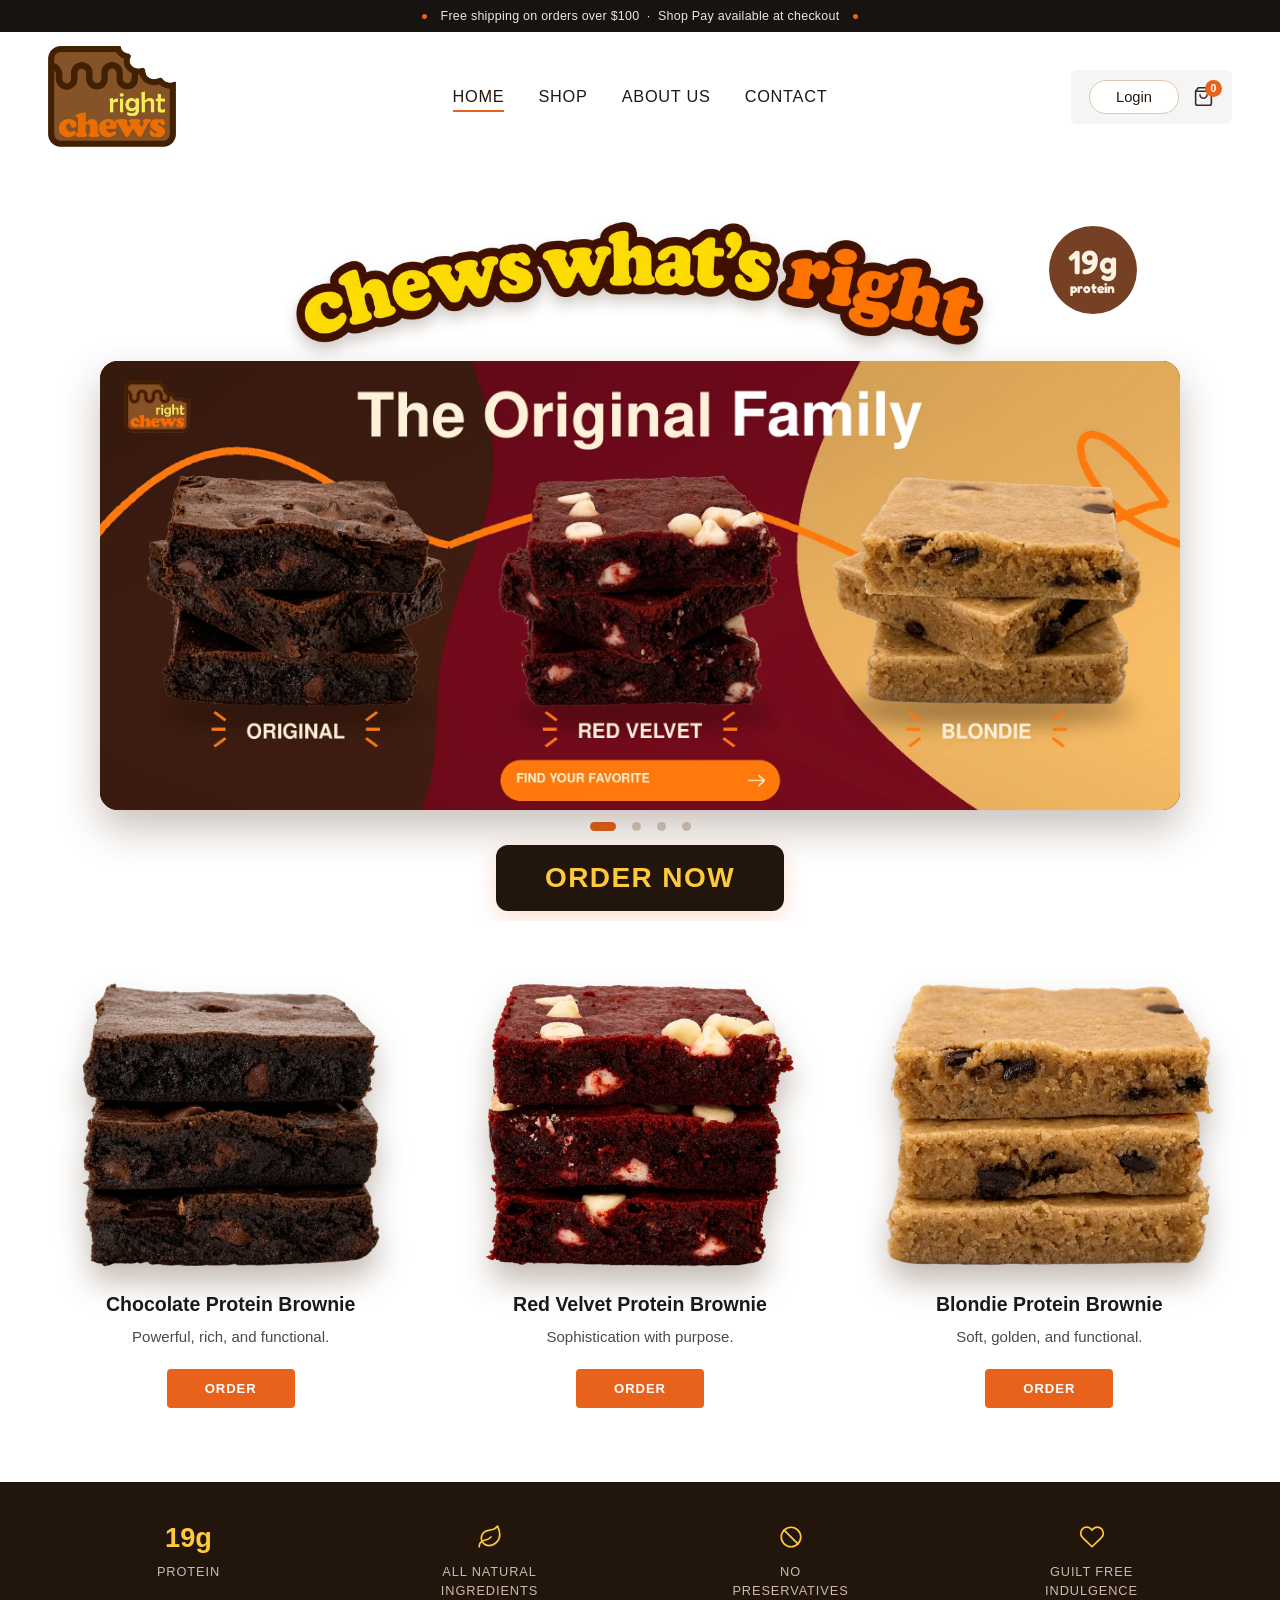
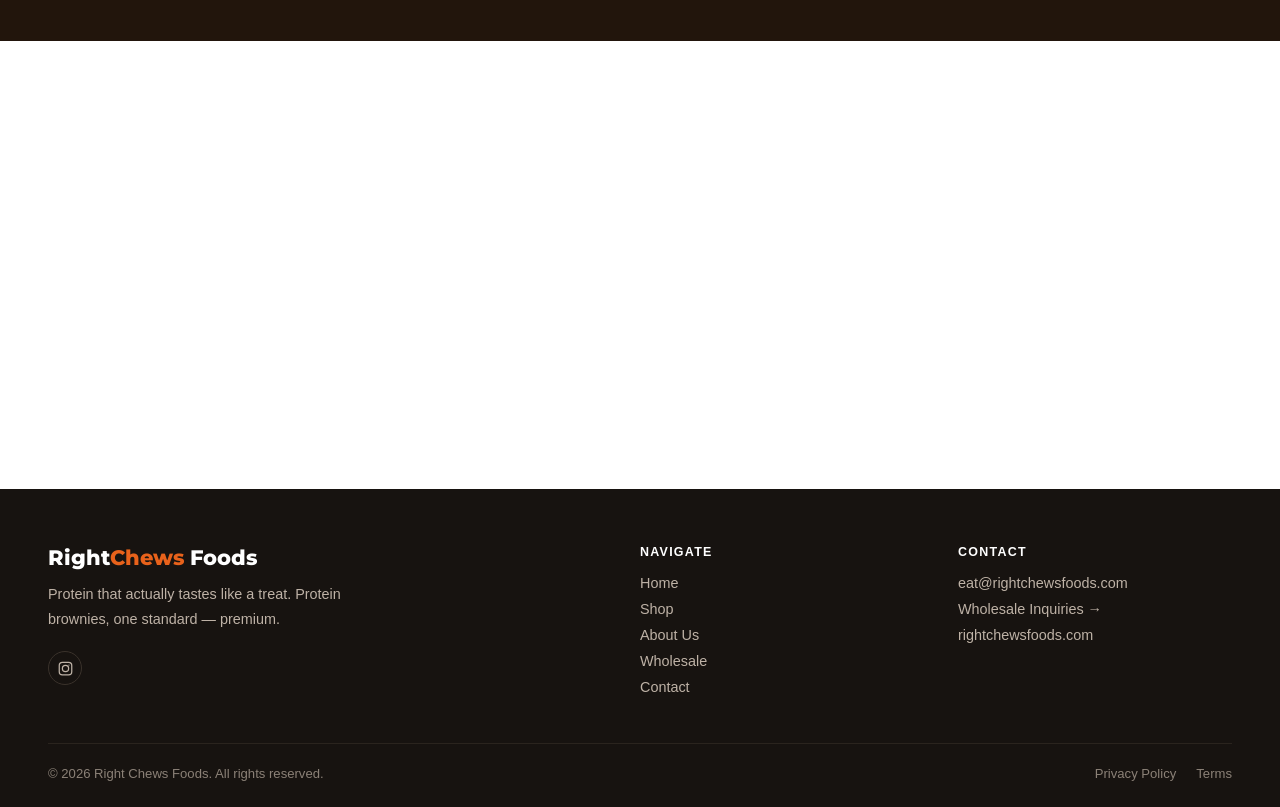
==== index.html @ 3213d84e "Home: smaller logo in the supplement section on phones Co-Authored-By: Claude Opus 5.5 <noreply@anth" ====
<!DOCTYPE html>
<html lang="en">
<head>
  <meta charset="UTF-8" />
  <meta name="viewport" content="width=device-width, initial-scale=1.0" />
  <title>Right Chews | Premium Protein Snacks — Protein Brownies &amp; More</title>
  <link rel="icon" type="image/png" href="images/favicon.png" />
  <link rel="apple-touch-icon" href="images/apple-touch-icon.png" />
  <meta name="description" content="Right Chews is your one-stop premium protein snack brand. 19g clean protein per serving, zero artificial. Retail &amp; wholesale. Free shipping over $100." />
  <meta property="og:site_name" content="Right Chews Foods" />
  <meta property="og:type" content="website" />
  <meta property="og:url" content="https://samirawad24.github.io/rightchewsfoods/" />
  <meta property="og:title" content="Right Chews | Premium Protein Snacks — Protein Brownies &amp; More" />
  <meta property="og:description" content="Right Chews is your one-stop premium protein snack brand. 19g clean protein per serving, zero artificial. Retail &amp; wholesale. Free shipping over $100." />
  <meta property="og:image" content="https://samirawad24.github.io/rightchewsfoods/images/share-logo.jpg" />
  <meta property="og:image:width" content="1200" />
  <meta property="og:image:height" content="630" />
  <meta property="og:image:alt" content="Right Chews logo" />
  <meta name="twitter:card" content="summary_large_image" />
  <meta name="twitter:image" content="https://samirawad24.github.io/rightchewsfoods/images/share-logo.jpg" />
  <meta name="robots" content="index, follow" />
  <meta name="theme-color" content="#2C1A0E" />
  <link rel="preload" as="image" href="images/banners/banner-family.webp" />
  <link rel="preconnect" href="https://fonts.googleapis.com" />
  <link rel="preconnect" href="https://fonts.gstatic.com" crossorigin />
  <link href="https://fonts.googleapis.com/css2?family=Fredoka:wght@500;600;700&family=Montserrat:wght@700;800&display=swap" rel="stylesheet" />
  <style>
    :root {
      --orange: #E8621B;
      --orange-lt: #F07A38;
      --gold: #FFC93C;
      --ink: #1A1A1A;
      --cocoa: #2C1A0E;
      --muted: #555;
      --line: #ECECEC;
      /* Sampled from the printed sticker on the box */
      --sticker: #754024;
      --sticker-ink: #FAF2E0;
    }

    * { margin: 0; padding: 0; box-sizing: border-box; }
    html { scroll-behavior: smooth; }
    body {
      background: #FFFFFF;
      font-family: 'Helvetica Neue', Helvetica, Arial, sans-serif;
      color: var(--ink);
      -webkit-font-smoothing: antialiased;
    }
    a { text-decoration: none; color: inherit; }
    img { display: block; max-width: 100%; }

    /* Arrow cursor. Native, so there is no lag and clicks land true.
       Phones have no cursor, so this costs mobile nothing. */
    body { cursor: url('images/cursor-arrow.png') 2 2, auto; }
    a, button, summary, select, label,
    input[type="submit"], input[type="button"] {
      cursor: url('images/cursor-arrow.png') 2 2, pointer;
    }
    input[type="text"], input[type="email"], input:not([type]), textarea { cursor: text; }
    .container { width: 100%; max-width: 1240px; margin: 0 auto; padding: 0 28px; }

    /* ── Shipping bar ── */
    .shipping-bar {
      background: #171310; color: #EDE7E1;
      font-size: .78rem; letter-spacing: .02em;
      text-align: center; padding: 9px 16px;
      display: flex; align-items: center; justify-content: center; gap: 14px;
    }
    .shipping-bar__dot { width: 5px; height: 5px; border-radius: 50%; background: var(--orange); flex: none; }

    /* ── Nav ── */
    .nav {
      background: #FFF;
      position: sticky; top: 0; z-index: 60;
      border-bottom: 1px solid transparent;
      transition: border-color 200ms ease, box-shadow 200ms ease;
    }
    .nav.is-stuck { border-bottom-color: var(--line); box-shadow: 0 2px 18px rgba(0,0,0,.05); }
    .nav__inner {
      display: grid; grid-template-columns: 1fr auto 1fr;
      align-items: center; gap: 24px; padding: 14px 0;
    }
    .nav__logo img { width: 128px; height: auto; }
    .nav__links { display: flex; align-items: center; gap: 34px; justify-self: center; }
    .nav__link {
      font-family: 'Helvetica Neue', Helvetica, Arial, sans-serif;
      font-size: 1.02rem; font-weight: 500; letter-spacing: .045em;
      text-transform: uppercase; color: #23180F;
      position: relative; padding: 4px 0;
    }
    .nav__link::after {
      content: ''; position: absolute; left: 0; bottom: -2px;
      width: 100%; height: 2px; background: var(--orange);
      transform: scaleX(0); transform-origin: left;
      transition: transform 220ms ease;
    }
    .nav__link:hover::after, .nav__link.active::after { transform: scaleX(1); }
    .nav__actions {
      justify-self: end;
      display: flex; align-items: center; gap: 14px;
      background: #F5F5F5; border-radius: 6px; padding: 10px 18px;
    }
    .nav__login {
      font-family: 'Helvetica Neue', Helvetica, Arial, sans-serif; font-size: .92rem; font-weight: 500;
      color: #23180F; border: 1px solid #E2C7A8; border-radius: 999px;
      padding: 8px 26px; background: #FFF;
      transition: border-color 180ms ease, color 180ms ease;
    }
    .nav__login:hover { border-color: var(--orange); color: var(--orange); }
    .nav__cart { position: relative; color: #3A2A1C; display: flex; }
    .nav__cart-badge {
      position: absolute; top: -6px; right: -8px;
      min-width: 17px; height: 17px; padding: 0 4px;
      background: var(--orange); color: #FFF;
      font-family: 'Helvetica Neue', Helvetica, Arial, sans-serif; font-size: .65rem; font-weight: 700;
      border-radius: 999px; display: flex; align-items: center; justify-content: center;
    }
    .nav__toggle { display: none; background: none; border: 0; cursor: pointer; padding: 6px; color: #23180F; }

    /* ── Hero ── */
    .hero { position: relative; padding: 58px 28px 10px; overflow: hidden; }
    .hero__stage { position: relative; max-width: 1080px; margin: 0 auto; }
    .hero__img {
      width: 78%; max-width: 900px; height: auto; margin: 0 auto;
      filter: drop-shadow(0 22px 18px rgba(60, 30, 8, .30));
    }

    /* Slogan artwork sitting above the brownies */
    .hero__slogan {
      position: relative; z-index: 2;
      margin: 0 0 14px; font-size: 0; text-align: center;
    }
    /* Arched artwork is a squatter crop (5.5:1 vs the flat 7:1), so it runs
       narrower than the flat version did or it towers over the brownies. */
    .hero__slogan img {
      width: 64%; max-width: 720px; height: auto; margin: 0 auto;
      filter: drop-shadow(0 8px 7px rgba(60, 30, 8, .22));
    }

    .hero__badge {
      position: absolute; right: 4%; top: 6px; z-index: 3;
      /* A round sticker, matching the one printed on the box. aspect-ratio
         keeps it a true circle at every width instead of an oval. */
      display: flex; flex-direction: column;
      align-items: center; justify-content: center;
      /* Fixed, not fluid: it is sized against the Login pill beside it, which
         is itself a fixed 90px, so the two keep their relationship. Diameter
         and both type sizes are measured off the printed sticker. */
      width: 88px; aspect-ratio: 1;
      border-radius: 50%;
      background: var(--sticker); color: var(--sticker-ink);
      text-align: center; line-height: 1;
      font-family: 'Fredoka', 'Montserrat', sans-serif; font-weight: 600;
      pointer-events: none;
    }
    .hero__badge-num {
      display: block; font-size: 2.1rem;
      letter-spacing: -.01em;
    }
    /* The small word needs the heavier cut to hold its weight against the
       numeral above it, the way it reads on the packaging. */
    .hero__badge-word {
      display: block; margin-top: 3px; font-weight: 700;
      font-size: .85rem; letter-spacing: .005em;
    }
    .hero__cta-wrap { position: relative; z-index: 2; text-align: center; margin-top: 6px; }
    .btn-order {
      display: inline-block;
      font-family: 'Helvetica Neue', Helvetica, Arial, sans-serif;
      font-size: clamp(1.15rem, 2.2vw, 1.75rem);
      font-weight: 600; letter-spacing: .05em;
      color: var(--gold); background: #22150C;
      border-radius: 12px;
      padding: 17px 49px;
      box-shadow: 0 6px 22px rgba(232,98,27,.22);
      transition: transform 180ms ease, box-shadow 180ms ease, background 180ms ease;
    }
    .btn-order:hover {
      transform: translateY(-2px);
      background: #2E1C10;
      box-shadow: 0 10px 28px rgba(232,98,27,.32);
    }

    /* ── Section headings ── */
    .sec { padding: 74px 0; }
    .sec--tight { padding: 54px 0 74px; }
    .sec__head { text-align: center; margin-bottom: 46px; }
    .sec__title {
      font-family: 'Helvetica Neue', Helvetica, Arial, sans-serif;
      font-size: clamp(1.6rem, 3vw, 2.3rem); font-weight: 800;
      letter-spacing: -.01em; color: #23180F;
    }
    .sec__title em { font-style: normal; color: var(--orange); }
    .sec__sub {
      margin-top: 12px; font-size: 1rem; color: var(--muted);
      max-width: 540px; margin-left: auto; margin-right: auto; line-height: 1.65;
    }

    /* ── Product grid ── */
    .products { display: grid; grid-template-columns: repeat(3, 1fr); gap: 44px; }
    .product { text-align: center; }
    .product__media {
      display: flex; align-items: flex-end; justify-content: center;
      height: 300px; margin-bottom: 18px;
    }
    .product__media img {
      max-height: 100%; width: auto;
      filter: drop-shadow(0 18px 15px rgba(60, 30, 8, .30));
      transition: transform 320ms cubic-bezier(.2,.7,.3,1), filter 320ms ease;
    }
    .product:hover .product__media img { filter: drop-shadow(0 26px 20px rgba(60, 30, 8, .34)); }
    .product:hover .product__media img { transform: translateY(-8px) scale(1.03); }
    .product__name {
      font-family: 'Helvetica Neue', Helvetica, Arial, sans-serif;
      font-size: 1.22rem; font-weight: 600; color: #1A1A1A; margin-bottom: 9px;
    }
    .product__desc { font-size: .94rem; line-height: 1.6; color: #4A4A4A; margin-bottom: 20px; }
    .product__btn {
      display: inline-block; font-family: 'Helvetica Neue', Helvetica, Arial, sans-serif;
      font-size: .82rem; font-weight: 600; letter-spacing: .07em; text-transform: uppercase;
      color: #FFF; background: var(--orange);
      padding: 12px 38px; border-radius: 4px;
      transition: background 180ms ease, transform 180ms ease;
    }
    .product__btn:hover { background: var(--orange-lt); transform: translateY(-2px); }

    /* ── Value strip ── */
    .values { background: #22150C; padding: 40px 0; }
    .values__grid { display: grid; grid-template-columns: repeat(4, 1fr); gap: 20px; }
    .value { text-align: center; color: #F3EBE3; }
    .value__big {
      font-family: 'Helvetica Neue', Helvetica, Arial, sans-serif; font-size: 1.7rem; font-weight: 800;
      color: var(--gold); line-height: 1;
      height: 30px; display: flex; align-items: center; justify-content: center;
    }
    .value__icon { color: var(--gold); display: flex; justify-content: center; height: 30px; align-items: center; }
    .value__label {
      margin-top: 10px; font-family: 'Helvetica Neue', Helvetica, Arial, sans-serif;
      font-size: .8rem; font-weight: 500; letter-spacing: .07em; text-transform: uppercase;
      color: #CBBBAC; line-height: 1.5;
    }

    /* ── Split band ── */
    .band { display: grid; grid-template-columns: 1fr 1fr; align-items: center; gap: 60px; }
    .band__copy h2 {
      font-family: 'Helvetica Neue', Helvetica, Arial, sans-serif;
      font-size: clamp(1.5rem, 2.8vw, 2.2rem); font-weight: 800;
      color: #23180F; line-height: 1.18; margin-bottom: 16px;
    }
    .band__copy h2 em { font-style: normal; color: var(--orange); }
    .band__copy p { color: var(--muted); line-height: 1.75; margin-bottom: 26px; font-size: 1rem; }
    .band__media { display: flex; justify-content: center; }
    .band__media img { max-width: min(380px, 100%); filter: drop-shadow(0 20px 16px rgba(60, 30, 8, .30)); }

    /* ── Footer ── */
    .rc-footer { background: #171310; color: #BEB2A6; padding: 56px 0 26px; font-size: .9rem; }
    .rc-footer__grid { display: grid; grid-template-columns: 2fr 1fr 1fr; gap: 44px; margin-bottom: 38px; }
    .rc-footer__brand-name {
      font-family: 'Montserrat', sans-serif; font-size: 1.3rem; font-weight: 800; color: #FFF; margin-bottom: 12px;
    }
    .rc-footer__brand-name span { color: var(--orange); }
    .rc-footer__tagline { line-height: 1.7; max-width: 340px; margin-bottom: 20px; }
    .rc-footer__social-btn {
      display: inline-flex; align-items: center; justify-content: center;
      width: 34px; height: 34px; border: 1px solid #3A322B; border-radius: 50%;
      color: #BEB2A6; transition: border-color 180ms ease, color 180ms ease;
    }
    .rc-footer__social-btn:hover { border-color: var(--orange); color: var(--orange); }
    .rc-footer__col-title {
      font-family: 'Helvetica Neue', Helvetica, Arial, sans-serif; font-size: .78rem; font-weight: 700;
      letter-spacing: .1em; text-transform: uppercase; color: #FFF; margin-bottom: 16px;
    }
    .rc-footer__links { list-style: none; }
    .rc-footer__links li { margin-bottom: 10px; }
    .rc-footer__links a:hover { color: var(--orange); }
    .rc-footer__bottom {
      border-top: 1px solid #2A241E; padding-top: 22px;
      display: flex; justify-content: space-between; gap: 20px; flex-wrap: wrap;
      font-size: .82rem; color: #8B8177;
    }
    .rc-footer__bottom a:hover { color: var(--orange); }

    /* ── Reveal ── */
    .animate-in { opacity: 0; transform: translateY(18px); transition: opacity 600ms ease, transform 600ms ease; }
    .animate-in.in { opacity: 1; transform: none; }
    @media (prefers-reduced-motion: reduce) {
      .animate-in { opacity: 1; transform: none; transition: none; }
      html { scroll-behavior: auto; }
    }

    /* ── Responsive ── */
    @media (max-width: 1000px) {
      .nav__inner { grid-template-columns: auto 1fr; }
      .nav__toggle { display: block; justify-self: end; }
      .nav__actions { display: none; }
      .nav__links {
        display: none; position: absolute; left: 0; right: 0; top: 100%;
        background: #FFF; border-bottom: 1px solid var(--line);
        flex-direction: column; gap: 0; padding: 8px 0 16px;
        box-shadow: 0 12px 24px rgba(0,0,0,.06);
      }
      .nav__links.open { display: flex; }
      .nav__link { padding: 13px 28px; width: 100%; text-align: center; }
      .nav__link::after { display: none; }
      .band { grid-template-columns: 1fr; gap: 34px; }
      .band__media { order: -1; }
    }
    @media (max-width: 760px) {
      .container { padding: 0 20px; }
      .band__media img { max-width: 200px; }
      /* The slogan runs nearly edge to edge here, so the sticker drops out of
         its way and sits beside the brownies, where the packaging wears it. */
      .hero__badge { width: 66px; top: 34%; right: 0; }
      .hero__badge-num { font-size: 1.58rem; }
      .hero__badge-word { font-size: .64rem; margin-top: 2px; }
      .products { grid-template-columns: 1fr; gap: 52px; max-width: 380px; margin: 0 auto; }
      .product__media { height: 240px; }
      .hero__tagline { top: 68%; font-size: clamp(1.05rem, 5.4vw, 1.9rem); }
      .values__grid { grid-template-columns: repeat(2, 1fr); gap: 28px; }
      .rc-footer__grid { grid-template-columns: 1fr; gap: 32px; }
      .sec { padding: 56px 0; }
    }
    @media (max-width: 420px) {
      .hero__tagline { top: 70%; }
      .btn-order { padding: 15px 33px; }
    }

    /* ── Banner carousel ── */
    .banners { position: relative; width: 100%; margin: 0 auto; }
    .banners__track {
      position: relative; aspect-ratio: 1944 / 809; border-radius: 18px; overflow: hidden;
      box-shadow: 0 18px 40px rgba(60, 30, 8, .28); background: #22150C;
    }
    .banners__slide {
      position: absolute; inset: 0; opacity: 0; visibility: hidden;
      transition: opacity 700ms ease, visibility 0s linear 700ms;
    }
    .banners__slide.is-active { opacity: 1; visibility: visible; transition: opacity 700ms ease; }
    .banners__slide img { display: block; width: 100%; height: 100%; object-fit: cover; }
    .banners__arrow {
      position: absolute; top: calc(50% - 15px); transform: translateY(-50%); z-index: 2;
      width: 46px; height: 46px; border-radius: 50%; border: 0; cursor: pointer;
      display: flex; align-items: center; justify-content: center;
      background: rgba(34, 21, 14, .55); color: #FFF;
      opacity: 0; transition: opacity 200ms ease, background 160ms ease;
    }
    .banners:hover .banners__arrow, .banners__arrow:focus-visible { opacity: 1; }
    .banners__arrow:hover { background: var(--orange); }
    .banners__arrow--prev { left: 14px; }
    .banners__arrow--next { right: 14px; }
    /* Dots sit under the banner so they never cover its printed buttons. */
    .banners__dots { display: flex; justify-content: center; gap: 0; margin-top: 4px; }
    /* The transparent border pads each dot out to a thumb-sized tap target
       while the painted dot stays small. */
    .banners__dots button {
      box-sizing: content-box; width: 9px; height: 9px; padding: 0; cursor: pointer;
      border: 8px solid transparent; border-radius: 999px; background-clip: content-box;
      background-color: #D9CBBE; transition: width 250ms ease, background-color 250ms ease;
    }
    .banners__dots button[aria-current="true"] { width: 26px; background-color: var(--orange); }
    /* Touch screens never hover, so keep the arrows visible there. */
    @media (hover: none) { .banners__arrow { opacity: 1; } }
    /* Phones: the banner art carries small print, so give it the full width
       and lift the 19g sticker up beside the slogan instead of over the art. */
    @media (max-width: 760px) {
      .hero { padding: 34px 10px 6px; }
      .hero .hero__slogan img { width: 66%; }
      .hero .hero__badge { width: 54px; top: -10px; right: 2px; }
      .hero .hero__badge-num { font-size: 1.28rem; }
      .hero .hero__badge-word { font-size: .54rem; margin-top: 1px; }
      .banners__track { border-radius: 12px; box-shadow: 0 10px 24px rgba(60, 30, 8, .24); }
      .banners__arrow { width: 32px; height: 32px; background: rgba(34, 21, 14, .45); }
      .banners__arrow svg { width: 18px; height: 18px; }
      .banners__arrow--prev { left: 6px; }
      .banners__arrow--next { right: 6px; }
    }
    @media (prefers-reduced-motion: reduce) { .banners__slide { transition: none; } }
  </style>
</head>
<body>

  <!-- Shipping bar -->
  <div class="shipping-bar">
    <span class="shipping-bar__dot"></span>
    Free shipping on orders over $100 &nbsp;·&nbsp; Shop Pay available at checkout
    <span class="shipping-bar__dot"></span>
  </div>

  <!-- Nav -->
  <nav class="nav" id="nav">
    <div class="container">
      <div class="nav__inner">
        <a href="index.html" class="nav__logo" aria-label="Right Chews Foods home">
          <img src="images/rc-logo.png" alt="Right Chews Foods" />
        </a>

        <div class="nav__links" id="navLinks">
          <a href="index.html" class="nav__link active">Home</a>
          <a href="shop.html" class="nav__link">Shop</a>
          <a href="about.html" class="nav__link">About Us</a>
          <a href="contact.html" class="nav__link">Contact</a>
        </div>

        <div class="nav__actions">
          <a href="shop.html" class="nav__login">Login</a>
          <a href="shop.html" class="nav__cart" aria-label="View cart">
            <svg width="21" height="21" viewBox="0 0 24 24" fill="none" stroke="currentColor" stroke-width="1.8" stroke-linecap="round" stroke-linejoin="round"><path d="M6 2L3 6v14a2 2 0 002 2h14a2 2 0 002-2V6l-3-4z"/><line x1="3" y1="6" x2="21" y2="6"/><path d="M16 10a4 4 0 01-8 0"/></svg>
            <span class="nav__cart-badge" id="cartBadge">0</span>
          </a>
        </div>

        <button class="nav__toggle" id="navToggle" aria-label="Menu" aria-expanded="false">
          <svg width="26" height="26" viewBox="0 0 24 24" fill="none" stroke="currentColor" stroke-width="2" stroke-linecap="round"><line x1="3" y1="7" x2="21" y2="7"/><line x1="3" y1="12" x2="21" y2="12"/><line x1="3" y1="17" x2="21" y2="17"/></svg>
        </button>
      </div>
    </div>
  </nav>

  <!-- Hero -->
  <section class="hero">
    <div class="hero__stage">
      <p class="hero__badge"><span class="hero__badge-num">19g</span><span class="hero__badge-word">protein</span></p>

      <h1 class="hero__slogan">
        <img src="images/3.0/slogan-chews-whats-right-arch.webp" alt="Chews what's right" width="2054" height="376" />
      </h1>

      <div class="banners" id="banners" aria-roledescription="carousel" aria-label="Featured">
        <div class="banners__track">
          <a class="banners__slide is-active" href="shop.html"><img src="images/banners/banner-family.webp" alt="The Original Family: Original, Red Velvet and Blondie protein brownies" width="2400" height="1000" /></a>
          <a class="banners__slide" href="shop.html" tabindex="-1"><img src="images/banners/banner-blondie.webp" alt="Hello, Blondie. Your golden-hour kind of chew." width="2400" height="1000" loading="lazy" /></a>
          <a class="banners__slide" href="shop.html" tabindex="-1"><img src="images/banners/banner-red-velvet.webp" alt="Red Velvet. A little red. A lot to love." width="2400" height="1000" loading="lazy" /></a>
          <a class="banners__slide" href="shop.html" tabindex="-1"><img src="images/banners/banner-original.webp" alt="The Original. Chocolate takes center stage." width="2400" height="1000" loading="lazy" /></a>
        </div>
        <button class="banners__arrow banners__arrow--prev" type="button" aria-label="Previous banner">
          <svg width="22" height="22" viewBox="0 0 24 24" fill="none" stroke="currentColor" stroke-width="2.4" stroke-linecap="round" stroke-linejoin="round"><polyline points="15 18 9 12 15 6"/></svg>
        </button>
        <button class="banners__arrow banners__arrow--next" type="button" aria-label="Next banner">
          <svg width="22" height="22" viewBox="0 0 24 24" fill="none" stroke="currentColor" stroke-width="2.4" stroke-linecap="round" stroke-linejoin="round"><polyline points="9 18 15 12 9 6"/></svg>
        </button>
        <div class="banners__dots" role="group" aria-label="Choose banner">
          <button type="button" aria-label="Banner 1" aria-current="true"></button>
          <button type="button" aria-label="Banner 2"></button>
          <button type="button" aria-label="Banner 3"></button>
          <button type="button" aria-label="Banner 4"></button>
        </div>
      </div>

      <div class="hero__cta-wrap">
        <a href="shop.html" class="btn-order">ORDER NOW</a>
      </div>
    </div>
  </section>

  <!-- Brownies -->
  <section class="sec sec--tight">
    <div class="container">
      <div class="products">
        <div class="product animate-in">
          <div class="product__media">
            <img src="images/3.0/chocolate-brownie-single.webp" alt="Chocolate Protein Brownie" />
          </div>
          <h3 class="product__name">Chocolate Protein Brownie</h3>
          <p class="product__desc">Powerful, rich, and functional.</p>
          <a href="shop.html" class="product__btn">Order</a>
        </div>

        <div class="product animate-in" style="transition-delay:110ms;">
          <div class="product__media">
            <img src="images/3.0/red-velvet-brownie-single.webp" alt="Red Velvet Protein Brownie" />
          </div>
          <h3 class="product__name">Red Velvet Protein Brownie</h3>
          <p class="product__desc">Sophistication with purpose.</p>
          <a href="shop.html" class="product__btn">Order</a>
        </div>

        <div class="product animate-in" style="transition-delay:220ms;">
          <div class="product__media">
            <img src="images/3.0/blondie-brownie-single.webp" alt="Blondie Protein Brownie" />
          </div>
          <h3 class="product__name">Blondie Protein Brownie</h3>
          <p class="product__desc">Soft, golden, and functional.</p>
          <a href="shop.html" class="product__btn">Order</a>
        </div>
      </div>
    </div>
  </section>

  <!-- Value strip -->
  <section class="values">
    <div class="container">
      <div class="values__grid">
        <div class="value">
          <div class="value__big">19g</div>
          <div class="value__label">Protein</div>
        </div>
        <div class="value">
          <div class="value__icon">
            <svg width="26" height="26" viewBox="0 0 24 24" fill="none" stroke="currentColor" stroke-width="1.6" stroke-linecap="round" stroke-linejoin="round"><path d="M11 20A7 7 0 019.8 6.1C15.5 5 17 4.48 19 2c1 2 2 4.18 2 8 0 5.5-4.78 10-10 10z"/><path d="M2 21c0-3 1.85-5.36 5.08-6C9.5 14.52 12 13 13 12"/></svg>
          </div>
          <div class="value__label">All Natural<br />Ingredients</div>
        </div>
        <div class="value">
          <div class="value__icon">
            <svg width="26" height="26" viewBox="0 0 24 24" fill="none" stroke="currentColor" stroke-width="1.6" stroke-linecap="round" stroke-linejoin="round"><circle cx="12" cy="12" r="9"/><line x1="5.6" y1="5.6" x2="18.4" y2="18.4"/></svg>
          </div>
          <div class="value__label">No<br />Preservatives</div>
        </div>
        <div class="value">
          <div class="value__icon">
            <svg width="26" height="26" viewBox="0 0 24 24" fill="none" stroke="currentColor" stroke-width="1.6" stroke-linecap="round" stroke-linejoin="round"><path d="M20.8 4.6a5.5 5.5 0 00-7.8 0L12 5.7l-1-1.1a5.5 5.5 0 10-7.8 7.8l1.1 1L12 21l7.7-7.6 1.1-1a5.5 5.5 0 000-7.8z"/></svg>
          </div>
          <div class="value__label">Guilt Free<br />Indulgence</div>
        </div>
      </div>
    </div>
  </section>

  <!-- Split band -->
  <section class="sec">
    <div class="container">
      <div class="band">
        <div class="band__copy animate-in">
          <h2>Built like a <em>supplement</em>.<br />Eats like a treat.</h2>
          <p>Every batch is made in small runs by our family in Coral Springs, Florida. Real ingredients, 19g of protein, and nothing on the label you need to look up.</p>
          <a href="shop.html" class="btn-order" style="font-size:1.05rem;padding:15px 37px;">SHOP ALL</a>
        </div>
        <div class="band__media animate-in" style="transition-delay:120ms;">
          <img src="images/rc-logo.png" alt="Right Chews logo" />
        </div>
      </div>
    </div>
  </section>

  <!-- Footer -->
  <footer class="rc-footer">
    <div class="container">
      <div class="rc-footer__grid">
        <div>
          <div class="rc-footer__brand-name">Right<span>Chews</span> Foods</div>
          <p class="rc-footer__tagline">Protein that actually tastes like a treat. Protein brownies, one standard — premium.</p>
          <div class="rc-footer__social">
            <a href="#" class="rc-footer__social-btn" aria-label="Instagram">
              <svg width="15" height="15" viewBox="0 0 24 24" fill="none" stroke="currentColor" stroke-width="2" stroke-linecap="round" stroke-linejoin="round"><rect x="2" y="2" width="20" height="20" rx="5"/><circle cx="12" cy="12" r="5"/><circle cx="17.5" cy="6.5" r="1" fill="currentColor" stroke="none"/></svg>
            </a>
          </div>
        </div>
        <div>
          <p class="rc-footer__col-title">Navigate</p>
          <ul class="rc-footer__links">
            <li><a href="index.html">Home</a></li>
            <li><a href="shop.html">Shop</a></li>
            <li><a href="about.html">About Us</a></li>
            <li><a href="wholesale.html">Wholesale</a></li>
            <li><a href="contact.html">Contact</a></li>
          </ul>
        </div>
        <div>
          <p class="rc-footer__col-title">Contact</p>
          <ul class="rc-footer__links">
            <li><a href="mailto:eat@rightchewsfoods.com">eat@rightchewsfoods.com</a></li>
            <li><a href="wholesale.html">Wholesale Inquiries →</a></li>
            <li><a href="https://www.rightchewsfoods.com" target="_blank" rel="noopener">rightchewsfoods.com</a></li>
          </ul>
        </div>
      </div>
      <div class="rc-footer__bottom">
        <span>© 2026 Right Chews Foods. All rights reserved.</span>
        <div style="display:flex;gap:20px;">
          <a href="privacy.html">Privacy Policy</a>
          <a href="terms.html">Terms</a>
        </div>
      </div>
    </div>
  </footer>

  <script src="js/welcome-rain.js?v=20261006a"></script>
  <script>
    // Sticky nav shadow
    var nav = document.getElementById('nav');
    function onScroll() { nav.classList.toggle('is-stuck', window.scrollY > 4); }
    window.addEventListener('scroll', onScroll, { passive: true });
    onScroll();

    // Mobile menu
    var toggle = document.getElementById('navToggle');
    var links = document.getElementById('navLinks');
    if (toggle && links) {
      toggle.addEventListener('click', function () {
        var open = links.classList.toggle('open');
        toggle.setAttribute('aria-expanded', open ? 'true' : 'false');
      });
    }

    // Cart badge from existing localStorage cart
    try {
      var cart = JSON.parse(localStorage.getItem('rc_cart') || '[]');
      var count = cart.reduce(function (n, i) { return n + (i.qty || i.quantity || 1); }, 0);
      var badge = document.getElementById('cartBadge');
      if (badge) badge.textContent = count;
    } catch (e) {}

    // Scroll reveal
    var els = document.querySelectorAll('.animate-in');
    if ('IntersectionObserver' in window) {
      var io = new IntersectionObserver(function (entries) {
        entries.forEach(function (en) {
          if (en.isIntersecting) { en.target.classList.add('in'); io.unobserve(en.target); }
        });
      }, { threshold: 0.12, rootMargin: '0px 0px -40px 0px' });
      els.forEach(function (el) { io.observe(el); });
    } else {
      els.forEach(function (el) { el.classList.add('in'); });
    }
  </script>

  <script>
  /* Banner carousel: arrows, dots, swipe, and auto-rotate when left alone. */
  (function () {
    var root = document.getElementById('banners');
    var slides = root.querySelectorAll('.banners__slide');
    var dots = root.querySelectorAll('.banners__dots button');
    var ROTATE_MS = 6000;
    var index = 0, timer = null;

    function show(n) {
      index = (n + slides.length) % slides.length;
      slides.forEach(function (s, i) {
        s.classList.toggle('is-active', i === index);
        s.tabIndex = i === index ? 0 : -1;
      });
      dots.forEach(function (d, i) { d.setAttribute('aria-current', String(i === index)); });
    }
    function play() { stop(); timer = setInterval(function () { show(index + 1); }, ROTATE_MS); }
    function stop() { clearInterval(timer); }
    // Any manual move restarts the countdown so the next slide doesn't jump in right away.
    function go(n) { show(n); play(); }

    root.querySelector('.banners__arrow--prev').addEventListener('click', function () { go(index - 1); });
    root.querySelector('.banners__arrow--next').addEventListener('click', function () { go(index + 1); });
    dots.forEach(function (d, i) { d.addEventListener('click', function () { go(i); }); });

    root.addEventListener('mouseenter', stop);
    root.addEventListener('mouseleave', play);
    root.addEventListener('focusin', stop);
    root.addEventListener('focusout', play);
    root.addEventListener('keydown', function (e) {
      if (e.key === 'ArrowLeft') go(index - 1);
      if (e.key === 'ArrowRight') go(index + 1);
    });

    var startX = null;
    root.addEventListener('touchstart', function (e) { startX = e.touches[0].clientX; stop(); }, { passive: true });
    root.addEventListener('touchend', function (e) {
      if (startX === null) return;
      var dx = e.changedTouches[0].clientX - startX;
      startX = null;
      if (Math.abs(dx) > 40) go(dx < 0 ? index + 1 : index - 1); else play();
    });

    document.addEventListener('visibilitychange', function () { document.hidden ? stop() : play(); });
    play();
  })();
  </script>
</body>
</html>
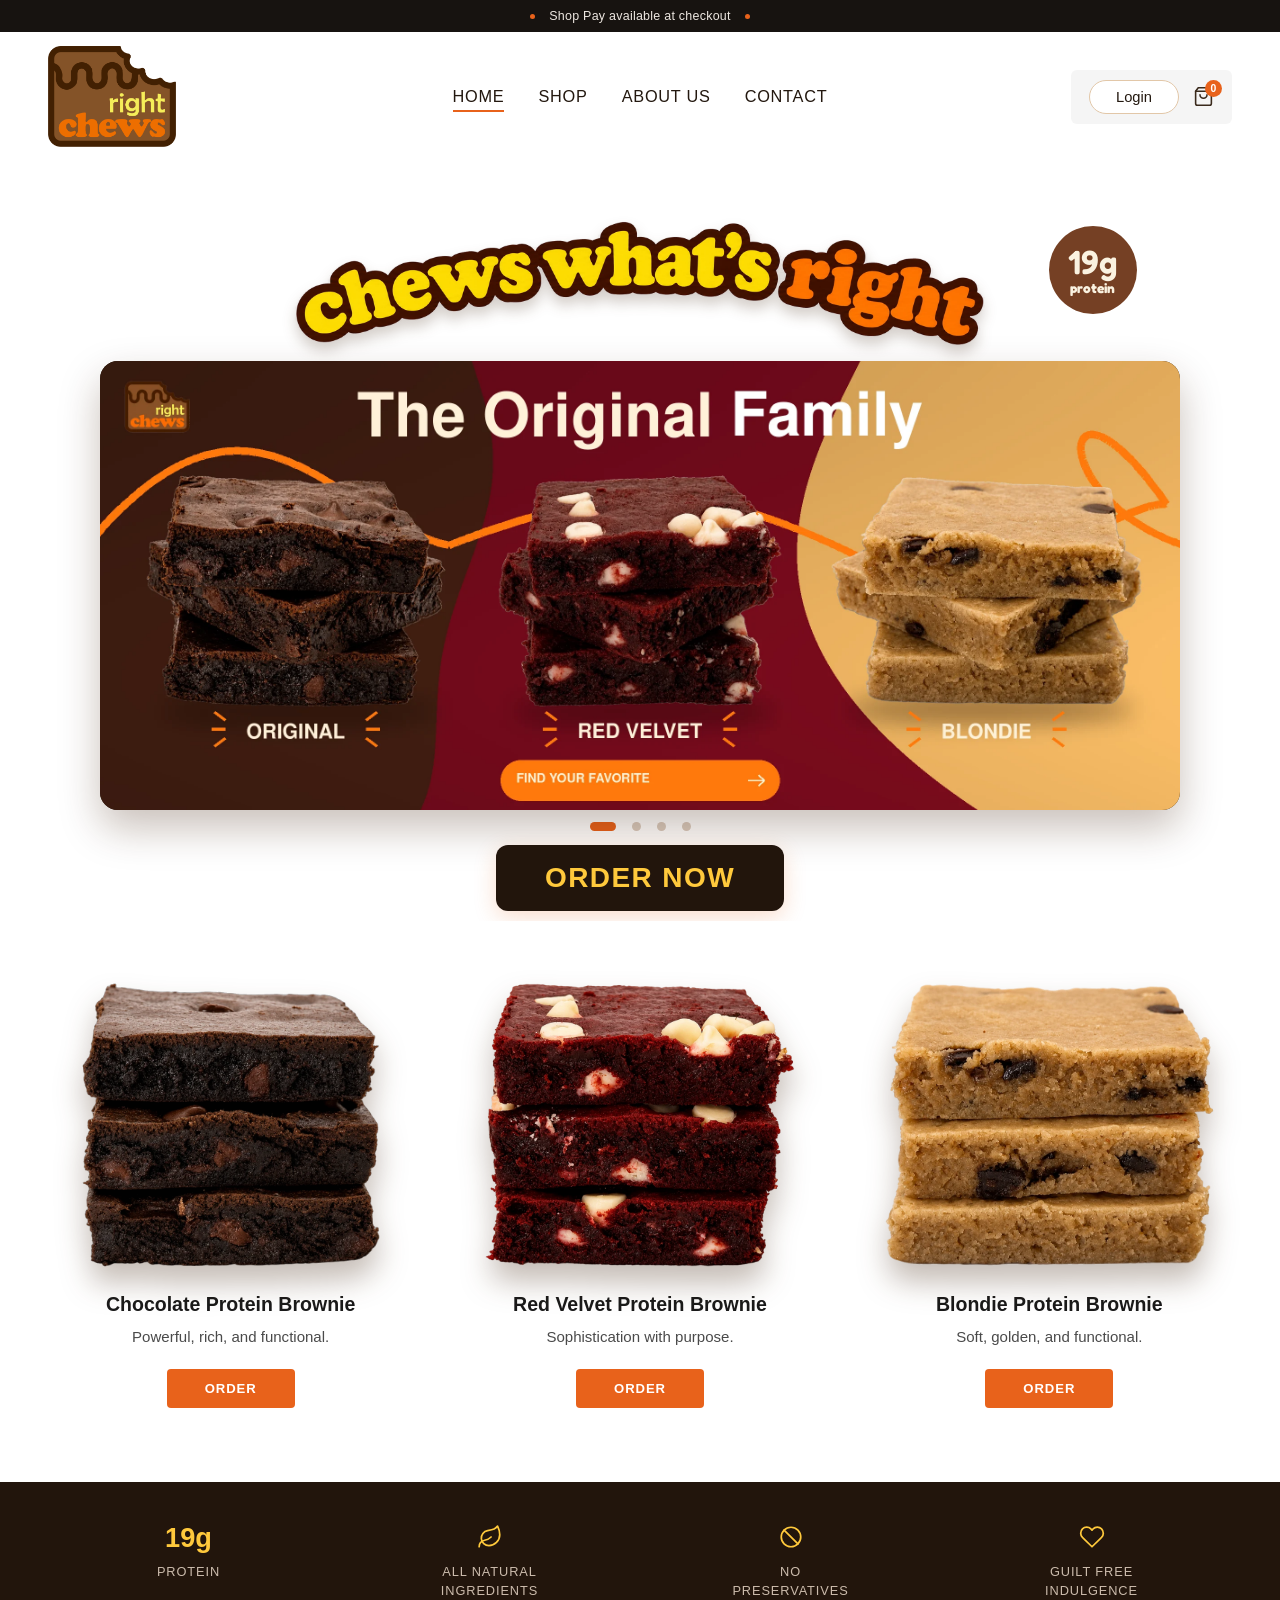
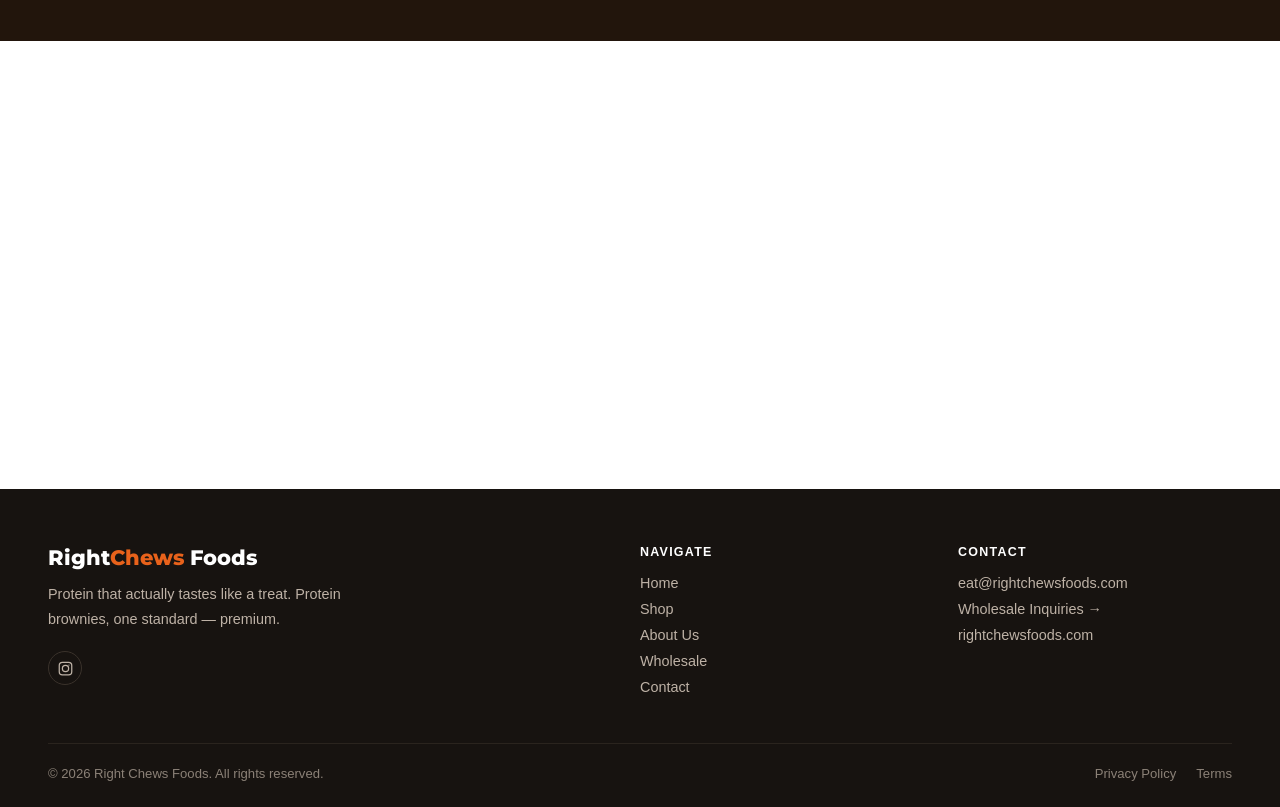
==== commit d710f637: "Remove free shipping offer from top bar, search descriptions and Terms Shipping is now calculated at" ====
--- a/index.html
+++ b/index.html
@@ -6,12 +6,12 @@
   <title>Right Chews | Premium Protein Snacks — Protein Brownies &amp; More</title>
   <link rel="icon" type="image/png" href="images/favicon.png" />
   <link rel="apple-touch-icon" href="images/apple-touch-icon.png" />
-  <meta name="description" content="Right Chews is your one-stop premium protein snack brand. 19g clean protein per serving, zero artificial. Retail &amp; wholesale. Free shipping over $100." />
+  <meta name="description" content="Right Chews is your one-stop premium protein snack brand. 19g clean protein per serving, zero artificial. Retail &amp; wholesale." />
   <meta property="og:site_name" content="Right Chews Foods" />
   <meta property="og:type" content="website" />
   <meta property="og:url" content="https://samirawad24.github.io/rightchewsfoods/" />
   <meta property="og:title" content="Right Chews | Premium Protein Snacks — Protein Brownies &amp; More" />
-  <meta property="og:description" content="Right Chews is your one-stop premium protein snack brand. 19g clean protein per serving, zero artificial. Retail &amp; wholesale. Free shipping over $100." />
+  <meta property="og:description" content="Right Chews is your one-stop premium protein snack brand. 19g clean protein per serving, zero artificial. Retail &amp; wholesale." />
   <meta property="og:image" content="https://samirawad24.github.io/rightchewsfoods/images/share-logo.jpg" />
   <meta property="og:image:width" content="1200" />
   <meta property="og:image:height" content="630" />
@@ -382,7 +382,7 @@
   <!-- Shipping bar -->
   <div class="shipping-bar">
     <span class="shipping-bar__dot"></span>
-    Free shipping on orders over $100 &nbsp;·&nbsp; Shop Pay available at checkout
+    Shop Pay available at checkout
     <span class="shipping-bar__dot"></span>
   </div>
 
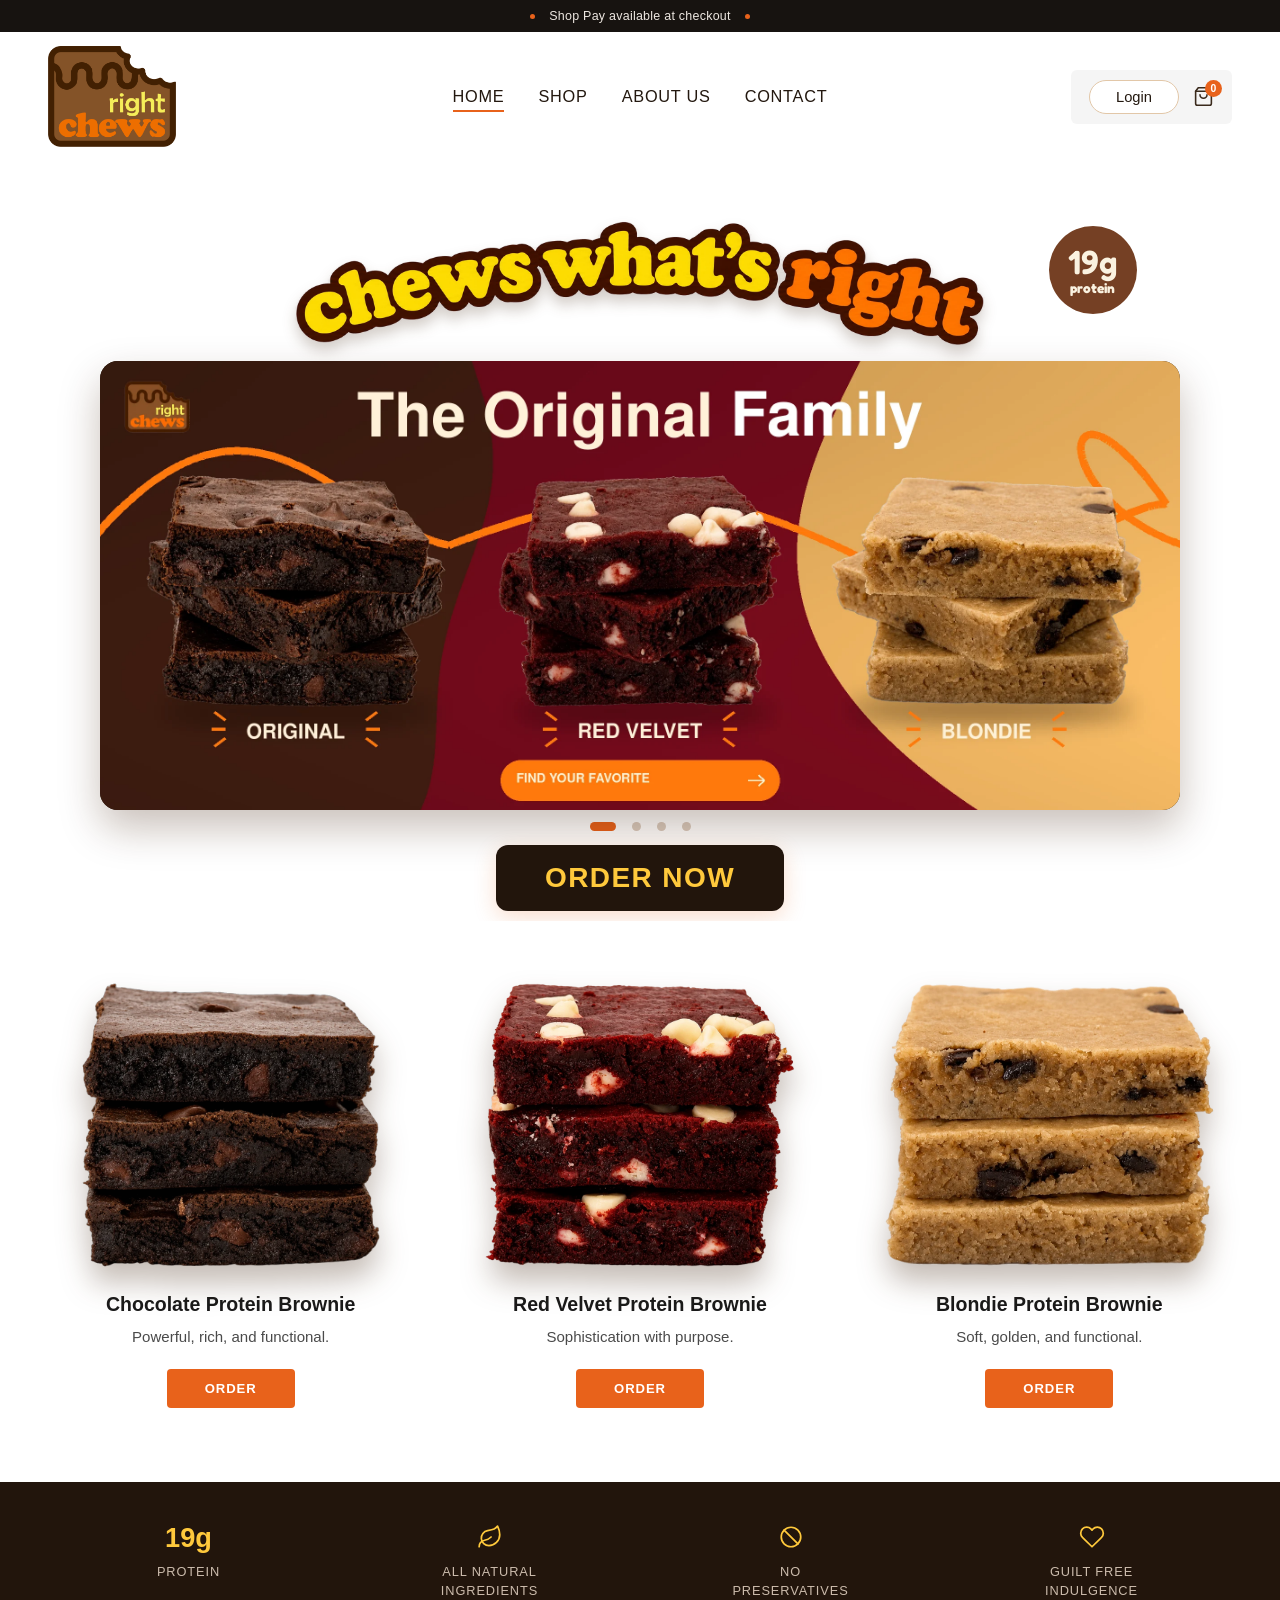
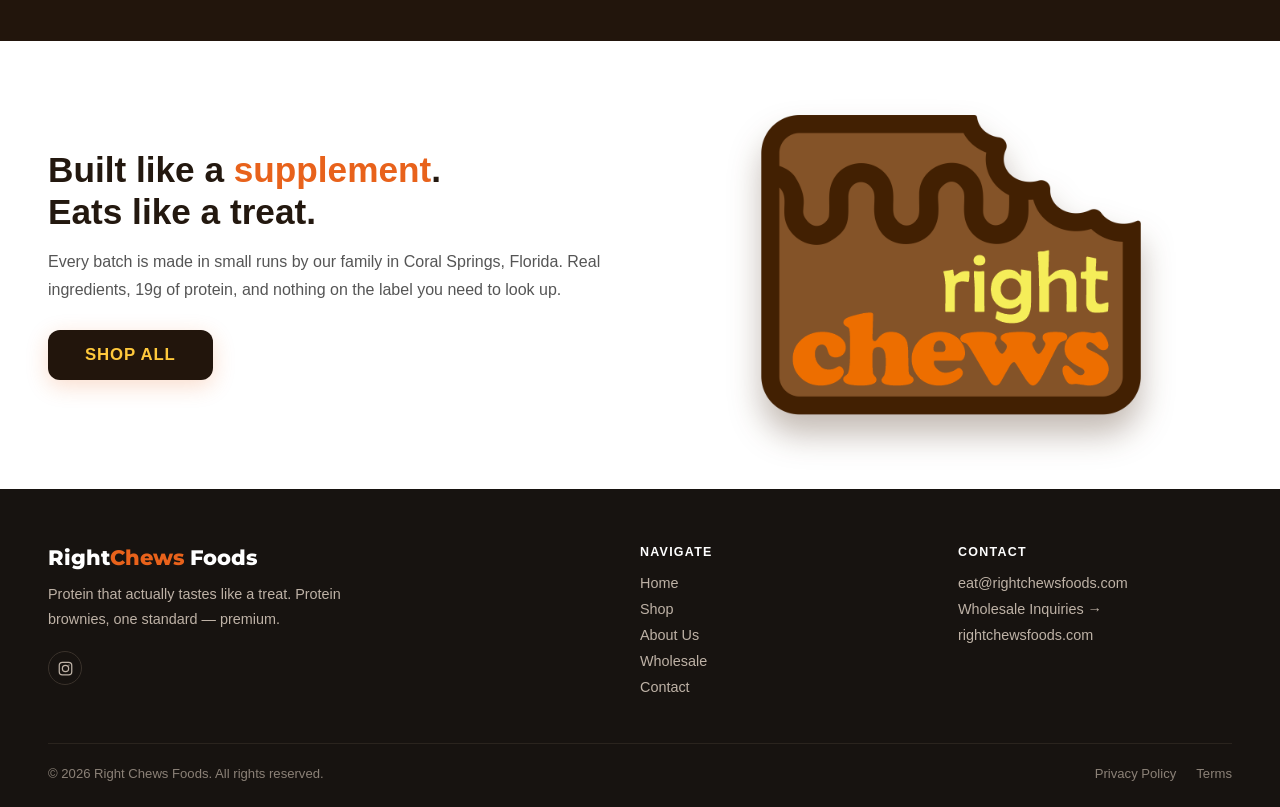
==== commit 856a6a75: "Login goes to Shopify account sign-in; remove demo login and tier prices; Instagram links - Login on" ====
--- a/index.html
+++ b/index.html
@@ -402,7 +402,7 @@
         </div>
 
         <div class="nav__actions">
-          <a href="shop.html" class="nav__login">Login</a>
+          <a href="https://shopify.com/99813130607/account" class="nav__login">Login</a>
           <a href="shop.html" class="nav__cart" aria-label="View cart">
             <svg width="21" height="21" viewBox="0 0 24 24" fill="none" stroke="currentColor" stroke-width="1.8" stroke-linecap="round" stroke-linejoin="round"><path d="M6 2L3 6v14a2 2 0 002 2h14a2 2 0 002-2V6l-3-4z"/><line x1="3" y1="6" x2="21" y2="6"/><path d="M16 10a4 4 0 01-8 0"/></svg>
             <span class="nav__cart-badge" id="cartBadge">0</span>
@@ -540,7 +540,7 @@
           <div class="rc-footer__brand-name">Right<span>Chews</span> Foods</div>
           <p class="rc-footer__tagline">Protein that actually tastes like a treat. Protein brownies, one standard — premium.</p>
           <div class="rc-footer__social">
-            <a href="#" class="rc-footer__social-btn" aria-label="Instagram">
+            <a href="https://www.instagram.com/rightchews/" target="_blank" rel="noopener" class="rc-footer__social-btn" aria-label="Instagram">
               <svg width="15" height="15" viewBox="0 0 24 24" fill="none" stroke="currentColor" stroke-width="2" stroke-linecap="round" stroke-linejoin="round"><rect x="2" y="2" width="20" height="20" rx="5"/><circle cx="12" cy="12" r="5"/><circle cx="17.5" cy="6.5" r="1" fill="currentColor" stroke="none"/></svg>
             </a>
           </div>
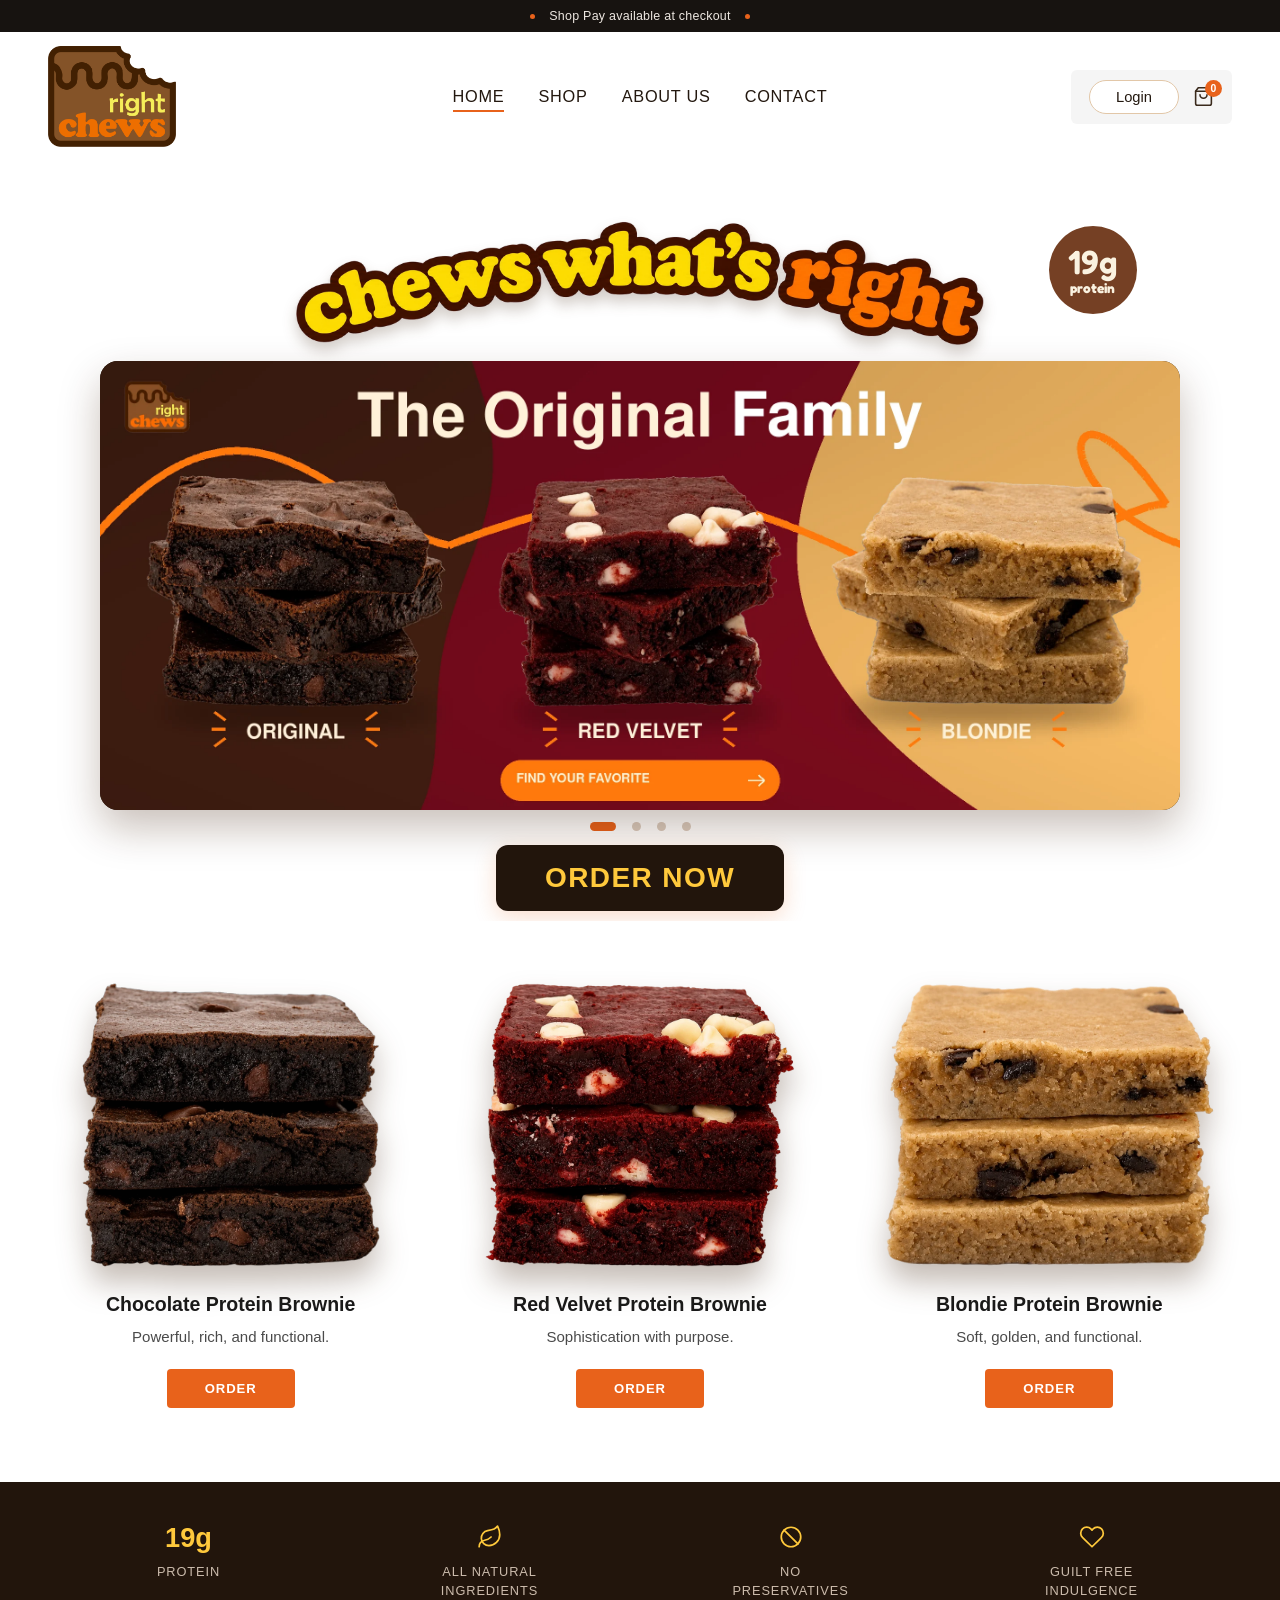
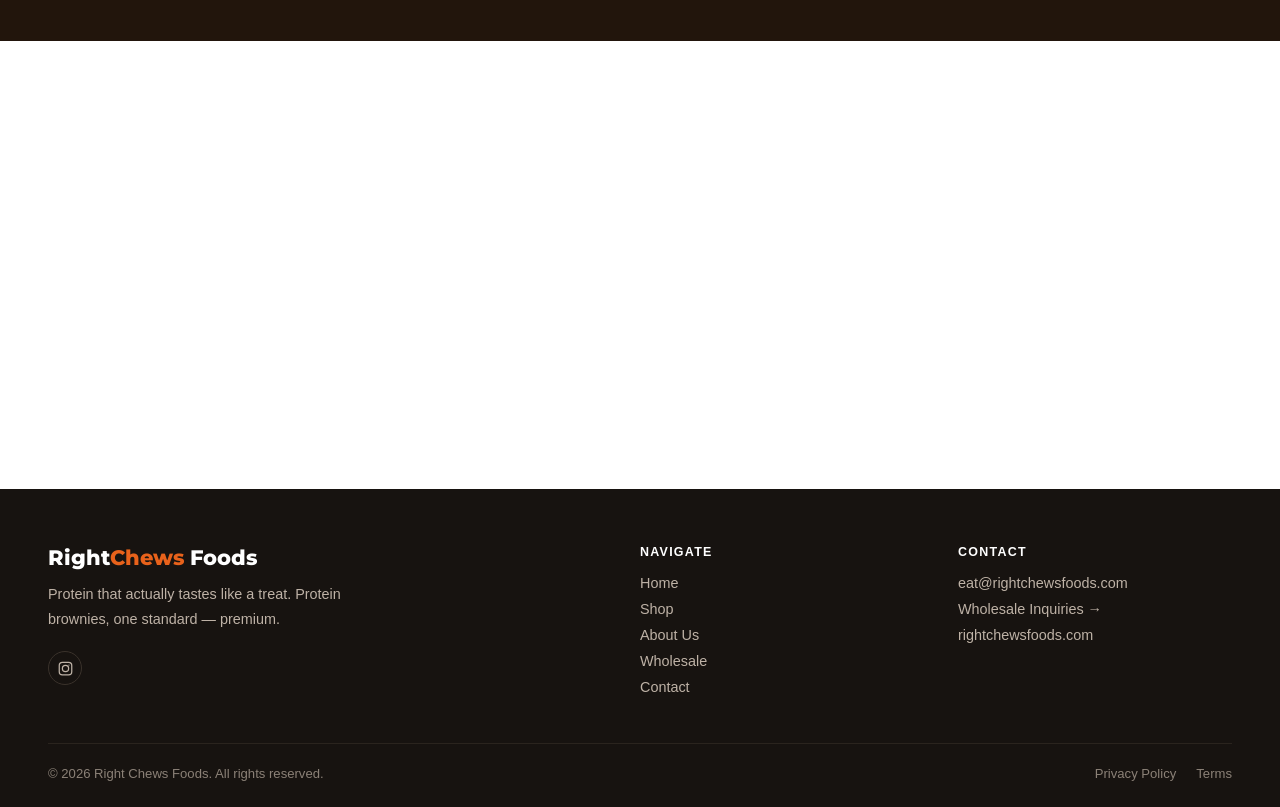
==== commit 59e41f8b: "Turn off the 10% newsletter popup for now Co-Authored-By: Claude Opus 5.5 <noreply@anthropic.com> Cl" ====
--- a/index.html
+++ b/index.html
@@ -9,15 +9,15 @@
   <meta name="description" content="Right Chews is your one-stop premium protein snack brand. 19g clean protein per serving, zero artificial. Retail &amp; wholesale." />
   <meta property="og:site_name" content="Right Chews Foods" />
   <meta property="og:type" content="website" />
-  <meta property="og:url" content="https://samirawad24.github.io/rightchewsfoods/" />
+  <meta property="og:url" content="https://rightchewsfoods.com/" />
   <meta property="og:title" content="Right Chews | Premium Protein Snacks — Protein Brownies &amp; More" />
   <meta property="og:description" content="Right Chews is your one-stop premium protein snack brand. 19g clean protein per serving, zero artificial. Retail &amp; wholesale." />
-  <meta property="og:image" content="https://samirawad24.github.io/rightchewsfoods/images/share-logo.jpg" />
+  <meta property="og:image" content="https://rightchewsfoods.com/images/share-logo.jpg" />
   <meta property="og:image:width" content="1200" />
   <meta property="og:image:height" content="630" />
   <meta property="og:image:alt" content="Right Chews logo" />
   <meta name="twitter:card" content="summary_large_image" />
-  <meta name="twitter:image" content="https://samirawad24.github.io/rightchewsfoods/images/share-logo.jpg" />
+  <meta name="twitter:image" content="https://rightchewsfoods.com/images/share-logo.jpg" />
   <meta name="robots" content="index, follow" />
   <meta name="theme-color" content="#2C1A0E" />
   <link rel="preload" as="image" href="images/banners/banner-family.webp" />
@@ -574,7 +574,7 @@
     </div>
   </footer>
 
-  <script src="js/welcome-rain.js?v=20261006a"></script>
+  <script src="js/welcome-rain.js?v=20261007a"></script>
   <script>
     // Sticky nav shadow
     var nav = document.getElementById('nav');
